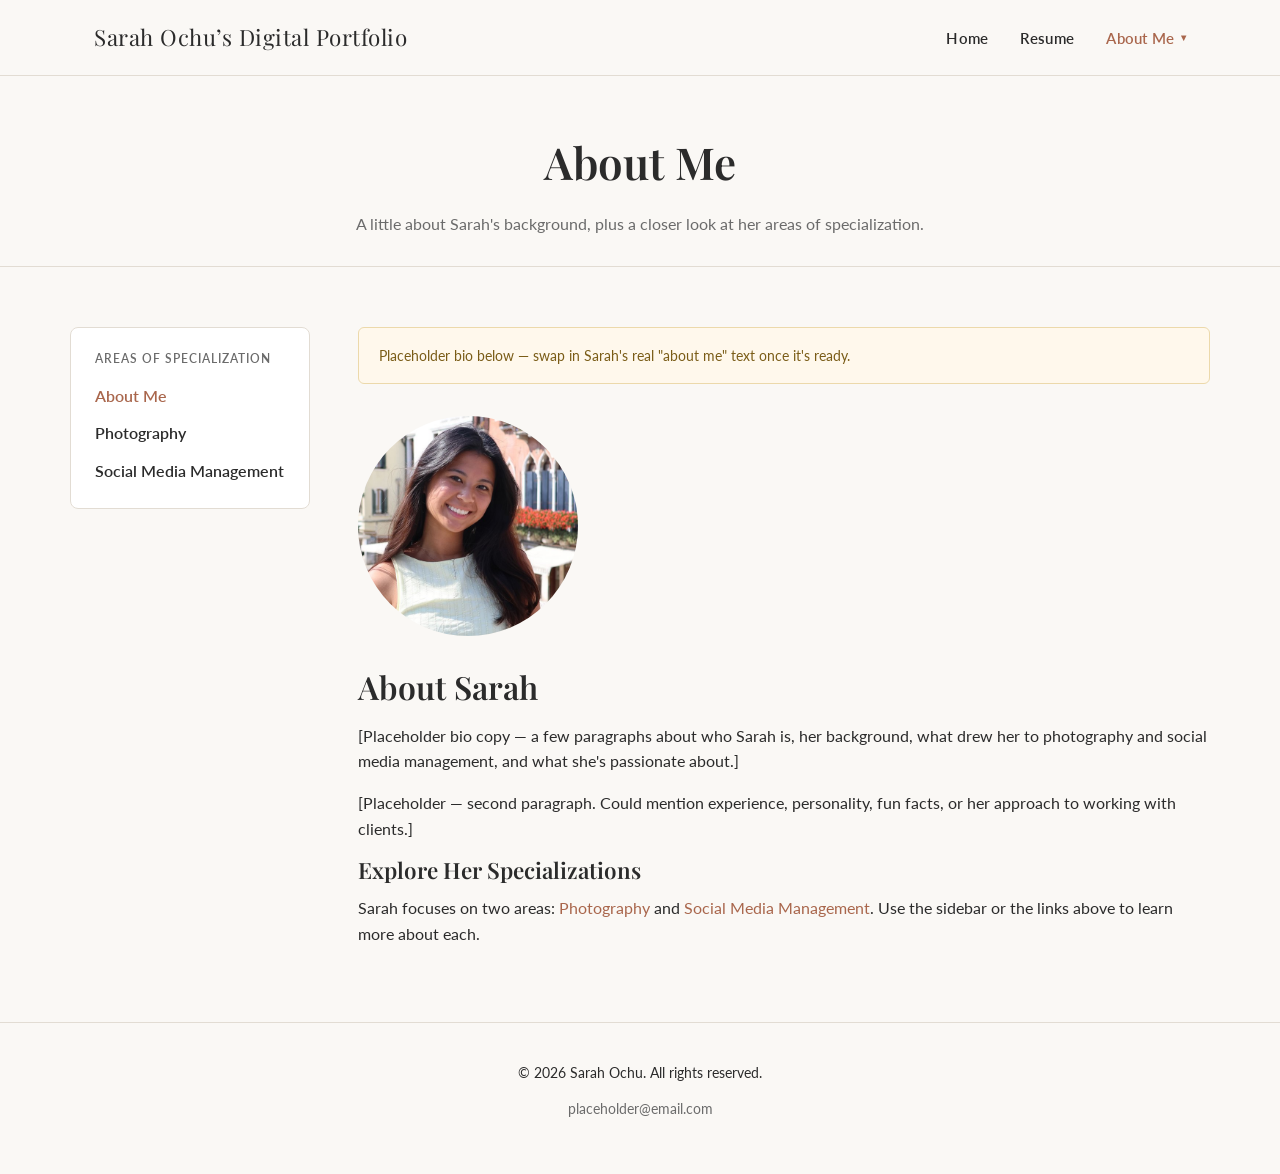
==== about.html @ 5cd1cae7 "Add social media graphic to the home page Social Media Management card Co-Authored-By: Claude Opus 5" ====
<!DOCTYPE html>
<html lang="en">
<head>
  <meta charset="UTF-8">
  <meta name="viewport" content="width=device-width, initial-scale=1.0">
  <title>About Me | Sarah Ochu</title>
  <meta name="description" content="About Sarah Ochu — background, and areas of specialization in photography and social media management.">
  <link rel="preconnect" href="https://fonts.googleapis.com">
  <link href="https://fonts.googleapis.com/css2?family=Playfair+Display:wght@600;700&family=Lato:wght@400;600;700&display=swap" rel="stylesheet">
  <link rel="stylesheet" href="css/styles.css?v=3">
</head>
<body>

  <header class="site-header">
    <div class="nav-wrap">
      <a href="index.html" class="logo">Sarah Ochu&rsquo;s Digital Portfolio</a>

      <button class="nav-toggle" aria-label="Toggle menu">
        <span></span><span></span><span></span>
      </button>

      <nav class="main-nav">
        <ul>
          <li><a href="index.html">Home</a></li>
          <li><a href="resume.html">Resume</a></li>
          <li class="dropdown">
            <a href="about.html" class="active">About Me <span class="caret">&#9662;</span></a>
            <ul class="dropdown-menu">
              <li><a href="about.html">About Me</a></li>
              <li class="has-submenu">
                <a href="#">Areas of Specialization <span class="caret">&#9656;</span></a>
                <ul class="submenu">
                  <li><a href="photography.html">Photography</a></li>
                  <li><a href="social-media-management.html">Social Media Management</a></li>
                </ul>
              </li>
            </ul>
          </li>
        </ul>
      </nav>
    </div>
  </header>

  <main>
    <section class="page-header">
      <div class="container">
        <h1>About Me</h1>
        <p>A little about Sarah's background, plus a closer look at her areas of specialization.</p>
      </div>
    </section>

    <section class="container with-sidebar">
      <aside class="sidebar-nav">
        <h4>Areas of Specialization</h4>
        <ul>
          <li><a href="about.html" class="active">About Me</a></li>
          <li><a href="photography.html">Photography</a></li>
          <li><a href="social-media-management.html">Social Media Management</a></li>
        </ul>
      </aside>

      <div class="content-area">
        <div class="placeholder-note">
          Placeholder bio below — swap in Sarah's real "about me" text once it's ready.
        </div>

        <img src="images/sarah-headshot.jpg" alt="Sarah Ochu" class="headshot" width="600" height="600">

        <h2>About Sarah</h2>
        <p>
          [Placeholder bio copy — a few paragraphs about who Sarah is, her background, what drew her to
          photography and social media management, and what she's passionate about.]
        </p>
        <p>
          [Placeholder — second paragraph. Could mention experience, personality, fun facts, or her
          approach to working with clients.]
        </p>

        <h3>Explore Her Specializations</h3>
        <p>
          Sarah focuses on two areas: <a href="photography.html">Photography</a> and
          <a href="social-media-management.html">Social Media Management</a>. Use the sidebar or the
          links above to learn more about each.
        </p>
      </div>
    </section>
  </main>

  <footer class="site-footer">
    <div class="container">
      <p>&copy; 2026 Sarah Ochu. All rights reserved.</p>
      <p><a href="mailto:placeholder@email.com">placeholder@email.com</a></p>
    </div>
  </footer>

  <script src="js/main.js"></script>
</body>
</html>
---- css/styles.css ----
/* ---------- Variables ---------- */
:root {
  --color-bg: #faf8f5;
  --color-bg-alt: #f1ece5;
  --color-text: #2b2b2b;
  --color-text-muted: #6b6b6b;
  --color-accent: #a9664c;
  --color-accent-dark: #8a4f39;
  --color-border: #e2dcd3;
  --font-heading: 'Playfair Display', Georgia, serif;
  --font-body: 'Lato', Arial, sans-serif;
  --max-width: 1140px;
  --header-height: 76px;
}

* { box-sizing: border-box; }

html { scroll-behavior: smooth; }

body {
  margin: 0;
  font-family: var(--font-body);
  color: var(--color-text);
  background: var(--color-bg);
  line-height: 1.6;
  -webkit-font-smoothing: antialiased;
}

h1, h2, h3, h4 {
  font-family: var(--font-heading);
  font-weight: 600;
  margin: 0 0 0.5em;
  line-height: 1.2;
}

h1 { font-size: 2.75rem; }
h2 { font-size: 2rem; }
h3 { font-size: 1.4rem; }

p { margin: 0 0 1em; color: var(--color-text); }

a { color: var(--color-accent); text-decoration: none; }
a:hover { color: var(--color-accent-dark); }

img { max-width: 100%; display: block; }

.container {
  max-width: var(--max-width);
  margin: 0 auto;
  padding: 0 24px;
}

/* ---------- Header / Nav ---------- */
.site-header {
  position: sticky;
  top: 0;
  z-index: 100;
  background: var(--color-bg);
  border-bottom: 1px solid var(--color-border);
  height: var(--header-height);
}

.nav-wrap {
  max-width: var(--max-width);
  margin: 0 auto;
  padding: 0 24px;
  height: var(--header-height);
  display: flex;
  align-items: center;
  justify-content: space-between;
}

.logo {
  font-family: var(--font-heading);
  font-size: 1.4rem;
  color: var(--color-text);
  letter-spacing: 0.5px;
}

.nav-toggle {
  display: none;
  flex-direction: column;
  justify-content: center;
  gap: 5px;
  width: 32px;
  height: 32px;
  background: none;
  border: none;
  cursor: pointer;
}
.nav-toggle span {
  display: block;
  height: 2px;
  background: var(--color-text);
  border-radius: 2px;
}

.main-nav ul {
  display: flex;
  align-items: center;
  list-style: none;
  margin: 0;
  padding: 0;
  gap: 2rem;
}

.main-nav > ul > li {
  position: relative;
}

.main-nav a {
  color: var(--color-text);
  font-weight: 600;
  font-size: 0.95rem;
  letter-spacing: 0.3px;
  padding: 8px 0;
  display: inline-flex;
  align-items: center;
  gap: 4px;
}

.main-nav a:hover,
.main-nav a.active {
  color: var(--color-accent);
}

.caret {
  font-size: 0.6rem;
  margin-left: 2px;
  transition: transform 0.2s ease;
}

/* Dropdown (level 1) */
.dropdown > .dropdown-menu {
  position: absolute;
  top: 100%;
  right: 0;
  background: #fff;
  border: 1px solid var(--color-border);
  border-radius: 6px;
  box-shadow: 0 10px 24px rgba(0,0,0,0.08);
  min-width: 240px;
  padding: 8px;
  opacity: 0;
  visibility: hidden;
  transform: translateY(6px);
  transition: all 0.18s ease;
}

.dropdown.open > .dropdown-menu,
.dropdown:hover > .dropdown-menu {
  opacity: 1;
  visibility: visible;
  transform: translateY(0);
}

.dropdown-menu li {
  position: relative;
}

.dropdown-menu a {
  display: flex;
  justify-content: space-between;
  padding: 10px 12px;
  border-radius: 4px;
  font-weight: 500;
  color: var(--color-text);
  white-space: nowrap;
}

.dropdown-menu a:hover {
  background: var(--color-bg-alt);
  color: var(--color-accent-dark);
}

/* Nested flyout (level 2 - sidebar style) */
.has-submenu > .submenu {
  position: absolute;
  top: -8px;
  right: 100%;
  left: auto;
  background: #fff;
  border: 1px solid var(--color-border);
  border-radius: 6px;
  box-shadow: 0 10px 24px rgba(0,0,0,0.08);
  min-width: 220px;
  padding: 8px;
  opacity: 0;
  visibility: hidden;
  transform: translateX(-6px);
  transition: all 0.18s ease;
}

.has-submenu.open > .submenu,
.has-submenu:hover > .submenu {
  opacity: 1;
  visibility: visible;
  transform: translateX(0);
}

/* ---------- Hero ---------- */
.hero {
  padding: 100px 0 90px;
  text-align: center;
}

.hero-inner { max-width: 720px; margin: 0 auto; }

.hero-split {
  display: grid;
  grid-template-columns: 1.1fr 1fr;
  gap: 3.5rem;
  align-items: center;
  text-align: left;
}

.hero-split .hero-text { max-width: 520px; }

.hero-photo {
  width: 100%;
  max-width: 360px;
  justify-self: center;
  height: auto;
  aspect-ratio: 4 / 5;
  object-fit: cover;
  border-radius: 6px;
  box-shadow: 0 18px 40px rgba(0, 0, 0, 0.12);
}

.headshot {
  width: 220px;
  height: 220px;
  border-radius: 50%;
  object-fit: cover;
  margin-bottom: 2rem;
}

.hero .eyebrow {
  text-transform: uppercase;
  letter-spacing: 2px;
  color: var(--color-accent);
  font-weight: 700;
  font-size: 0.8rem;
  margin-bottom: 1rem;
  display: block;
}

.hero p.lead {
  font-size: 1.15rem;
  color: var(--color-text-muted);
  margin-bottom: 2rem;
}

.btn {
  display: inline-block;
  padding: 12px 28px;
  border-radius: 4px;
  font-weight: 700;
  font-size: 0.9rem;
  letter-spacing: 0.4px;
  border: 2px solid var(--color-accent);
  transition: all 0.18s ease;
}

.btn-primary {
  background: var(--color-accent);
  color: #fff;
}
.btn-primary:hover {
  background: var(--color-accent-dark);
  border-color: var(--color-accent-dark);
  color: #fff;
}

.btn-outline {
  background: transparent;
  color: var(--color-accent);
}
.btn-outline:hover {
  background: var(--color-accent);
  color: #fff;
}

.btn-row { display: flex; gap: 1rem; justify-content: center; flex-wrap: wrap; }

/* Placeholder image blocks (swap for real photos later) */
.placeholder-img {
  background: linear-gradient(135deg, var(--color-bg-alt), var(--color-border));
  border: 1px dashed #c8bfb2;
  color: var(--color-text-muted);
  display: flex;
  align-items: center;
  justify-content: center;
  font-size: 0.85rem;
  text-align: center;
  border-radius: 6px;
}

.hero-image.placeholder-img {
  max-width: 900px;
  margin: 0 auto;
  height: 420px;
}

/* ---------- Sections ---------- */
.section {
  padding: 70px 0;
}

.section-alt {
  background: var(--color-bg-alt);
}

.section-header {
  text-align: center;
  max-width: 640px;
  margin: 0 auto 3rem;
}

.section-header p { color: var(--color-text-muted); }

/* Specialization cards (Home preview) */
.cards-grid {
  display: grid;
  grid-template-columns: repeat(2, 1fr);
  gap: 2rem;
}

.card {
  background: #fff;
  border: 1px solid var(--color-border);
  border-radius: 8px;
  overflow: hidden;
  transition: transform 0.18s ease, box-shadow 0.18s ease;
}

.card:hover {
  transform: translateY(-4px);
  box-shadow: 0 16px 32px rgba(0,0,0,0.08);
}

.card .placeholder-img { height: 300px; border-radius: 0; }

.card-img {
  display: block;
  width: 100%;
  height: 300px;
  object-fit: cover;
  object-position: center 30%;
}

.card-img--contain {
  object-fit: contain;
  background: #fdfbf6;
}

.card-body { padding: 1.5rem; }

.card-body h3 { margin-bottom: 0.4rem; }

.card-body a.card-link {
  font-weight: 700;
  font-size: 0.85rem;
  text-transform: uppercase;
  letter-spacing: 0.5px;
}

/* Photo grid (gallery pages) */
.photo-grid {
  display: grid;
  grid-template-columns: repeat(3, 1fr);
  gap: 1.25rem;
}

.photo-grid .placeholder-img { height: 240px; }

/* ---------- Page layout with sidebar (About section) ---------- */
.page-header {
  padding: 60px 0 30px;
  text-align: center;
  border-bottom: 1px solid var(--color-border);
}

.page-header p { color: var(--color-text-muted); max-width: 600px; margin: 0.5rem auto 0; }

.with-sidebar {
  display: grid;
  grid-template-columns: 240px 1fr;
  gap: 3rem;
  padding: 60px 0;
  align-items: start;
}

.sidebar-nav {
  border: 1px solid var(--color-border);
  border-radius: 8px;
  padding: 1.5rem;
  background: #fff;
  position: sticky;
  top: calc(var(--header-height) + 24px);
}

.sidebar-nav h4 {
  text-transform: uppercase;
  font-size: 0.75rem;
  letter-spacing: 1px;
  color: var(--color-text-muted);
  font-family: var(--font-body);
  margin-bottom: 1rem;
}

.sidebar-nav ul {
  list-style: none;
  margin: 0;
  padding: 0;
  display: flex;
  flex-direction: column;
  gap: 0.75rem;
}

.sidebar-nav a {
  color: var(--color-text);
  font-weight: 600;
}

.sidebar-nav a.active,
.sidebar-nav a:hover {
  color: var(--color-accent);
}

.content-area .placeholder-note {
  background: #fff8ec;
  border: 1px solid #ecd9ab;
  color: #7a5c17;
  padding: 1rem 1.25rem;
  border-radius: 6px;
  font-size: 0.9rem;
  margin-bottom: 2rem;
}

/* ---------- Resume page ---------- */
.resume-section { margin-bottom: 2.5rem; }
.resume-section h3 {
  border-bottom: 2px solid var(--color-accent);
  display: inline-block;
  padding-bottom: 4px;
  margin-bottom: 1rem;
}
.resume-entry { margin-bottom: 1.25rem; }
.resume-entry .meta {
  color: var(--color-text-muted);
  font-size: 0.85rem;
  font-style: italic;
}
.resume-entry ul { list-style: disc; padding-left: 1.25rem; margin: 0.4rem 0 0; }
.resume-entry li { margin-bottom: 0.3rem; }
.resume-section > p { margin-bottom: 0.5rem; }

/* ---------- Footer ---------- */
.site-footer {
  border-top: 1px solid var(--color-border);
  padding: 2.5rem 0;
  text-align: center;
  color: var(--color-text-muted);
  font-size: 0.85rem;
}

.site-footer a { color: var(--color-text-muted); }
.site-footer a:hover { color: var(--color-accent); }

/* ---------- Responsive ---------- */
@media (max-width: 860px) {
  .cards-grid { grid-template-columns: 1fr; }
  .photo-grid { grid-template-columns: repeat(2, 1fr); }
  .with-sidebar { grid-template-columns: 1fr; }
  .sidebar-nav { position: static; }
}

@media (max-width: 720px) {
  .nav-toggle { display: flex; }
  .logo { font-size: 1.1rem; }

  .main-nav {
    position: fixed;
    top: var(--header-height);
    left: 0;
    right: 0;
    bottom: 0;
    background: var(--color-bg);
    transform: translateX(100%);
    transition: transform 0.2s ease;
    overflow-y: auto;
    padding: 1.5rem;
  }

  .main-nav.open { transform: translateX(0); }

  .main-nav ul {
    flex-direction: column;
    align-items: flex-start;
    width: 100%;
    gap: 0.25rem;
  }

  .main-nav > ul > li { width: 100%; }

  .dropdown > .dropdown-menu,
  .has-submenu > .submenu {
    position: static;
    opacity: 1;
    visibility: visible;
    transform: none;
    box-shadow: none;
    border: none;
    display: none;
    width: 100%;
    margin-left: 1rem;
  }

  .dropdown.open > .dropdown-menu,
  .has-submenu.open > .submenu {
    display: block;
  }

  h1 { font-size: 2.1rem; }
  .hero { padding: 60px 0; }
  .hero-split { grid-template-columns: 1fr; gap: 2rem; text-align: center; }
  .hero-split .hero-text { max-width: none; }
  .hero-photo { max-width: 300px; margin: 0 auto; }
  .photo-grid { grid-template-columns: 1fr; }
}
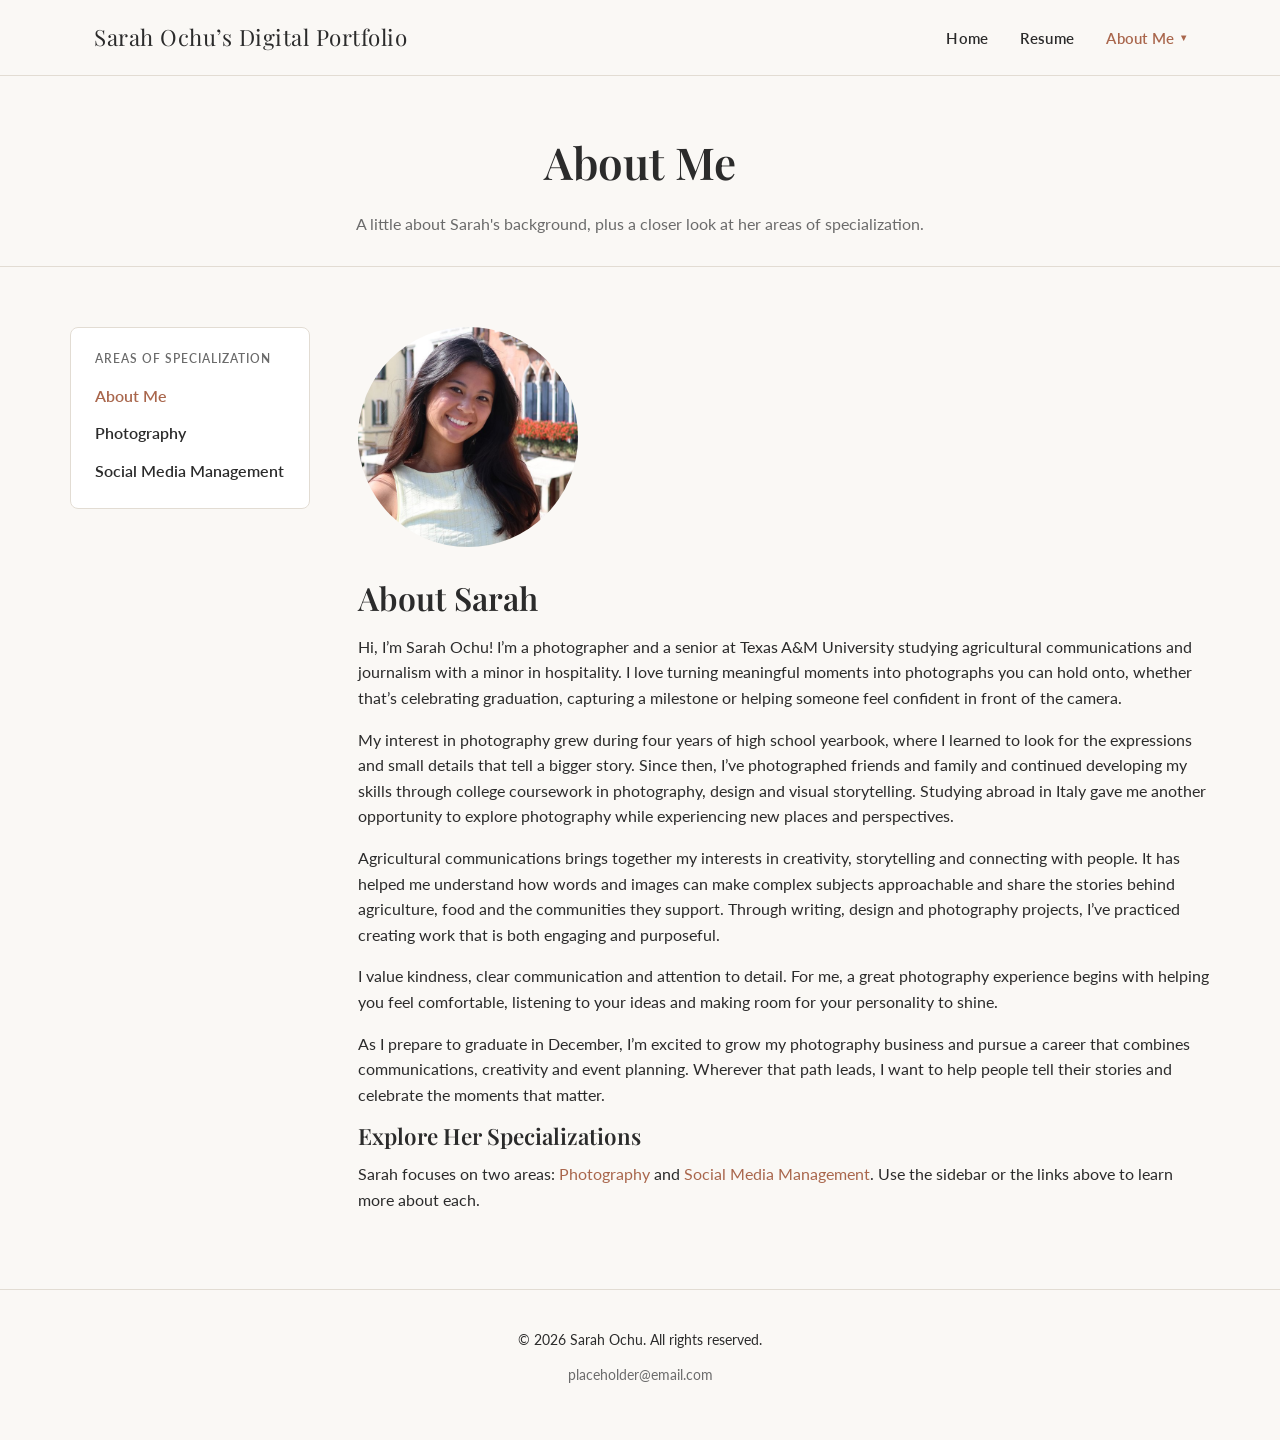
==== commit 516f397e: "Add Sarah's About Me bio Co-Authored-By: Claude Opus 5.5 <noreply@anthropic.com>" ====
--- a/about.html
+++ b/about.html
@@ -7,7 +7,7 @@
   <meta name="description" content="About Sarah Ochu — background, and areas of specialization in photography and social media management.">
   <link rel="preconnect" href="https://fonts.googleapis.com">
   <link href="https://fonts.googleapis.com/css2?family=Playfair+Display:wght@600;700&family=Lato:wght@400;600;700&display=swap" rel="stylesheet">
-  <link rel="stylesheet" href="css/styles.css?v=3">
+  <link rel="stylesheet" href="css/styles.css?v=4">
 </head>
 <body>
 
@@ -60,20 +60,37 @@
       </aside>
 
       <div class="content-area">
-        <div class="placeholder-note">
-          Placeholder bio below — swap in Sarah's real "about me" text once it's ready.
-        </div>
-
         <img src="images/sarah-headshot.jpg" alt="Sarah Ochu" class="headshot" width="600" height="600">
 
         <h2>About Sarah</h2>
         <p>
-          [Placeholder bio copy — a few paragraphs about who Sarah is, her background, what drew her to
-          photography and social media management, and what she's passionate about.]
+          Hi, I&rsquo;m Sarah Ochu! I&rsquo;m a photographer and a senior at Texas A&amp;M University studying
+          agricultural communications and journalism with a minor in hospitality. I love turning meaningful
+          moments into photographs you can hold onto, whether that&rsquo;s celebrating graduation, capturing a
+          milestone or helping someone feel confident in front of the camera.
         </p>
         <p>
-          [Placeholder — second paragraph. Could mention experience, personality, fun facts, or her
-          approach to working with clients.]
+          My interest in photography grew during four years of high school yearbook, where I learned to look
+          for the expressions and small details that tell a bigger story. Since then, I&rsquo;ve photographed
+          friends and family and continued developing my skills through college coursework in photography,
+          design and visual storytelling. Studying abroad in Italy gave me another opportunity to explore
+          photography while experiencing new places and perspectives.
+        </p>
+        <p>
+          Agricultural communications brings together my interests in creativity, storytelling and connecting
+          with people. It has helped me understand how words and images can make complex subjects approachable
+          and share the stories behind agriculture, food and the communities they support. Through writing,
+          design and photography projects, I&rsquo;ve practiced creating work that is both engaging and purposeful.
+        </p>
+        <p>
+          I value kindness, clear communication and attention to detail. For me, a great photography experience
+          begins with helping you feel comfortable, listening to your ideas and making room for your personality
+          to shine.
+        </p>
+        <p>
+          As I prepare to graduate in December, I&rsquo;m excited to grow my photography business and pursue a
+          career that combines communications, creativity and event planning. Wherever that path leads, I want
+          to help people tell their stories and celebrate the moments that matter.
         </p>
 
         <h3>Explore Her Specializations</h3>
--- a/css/styles.css
+++ b/css/styles.css
@@ -349,10 +349,8 @@
   object-position: center 30%;
 }
 
-.card-img--contain {
-  object-fit: contain;
-  background: #fdfbf6;
-}
+/* Wide graphic padded on both sides; centered so the subject is never cropped */
+.card-img--wide { object-position: center; }
 
 .card-body { padding: 1.5rem; }
 
@@ -479,6 +477,7 @@
 @media (max-width: 720px) {
   .nav-toggle { display: flex; }
   .logo { font-size: 1.1rem; }
+  .card-img--wide { height: auto; aspect-ratio: 1012 / 675; object-fit: cover; }
 
   .main-nav {
     position: fixed;
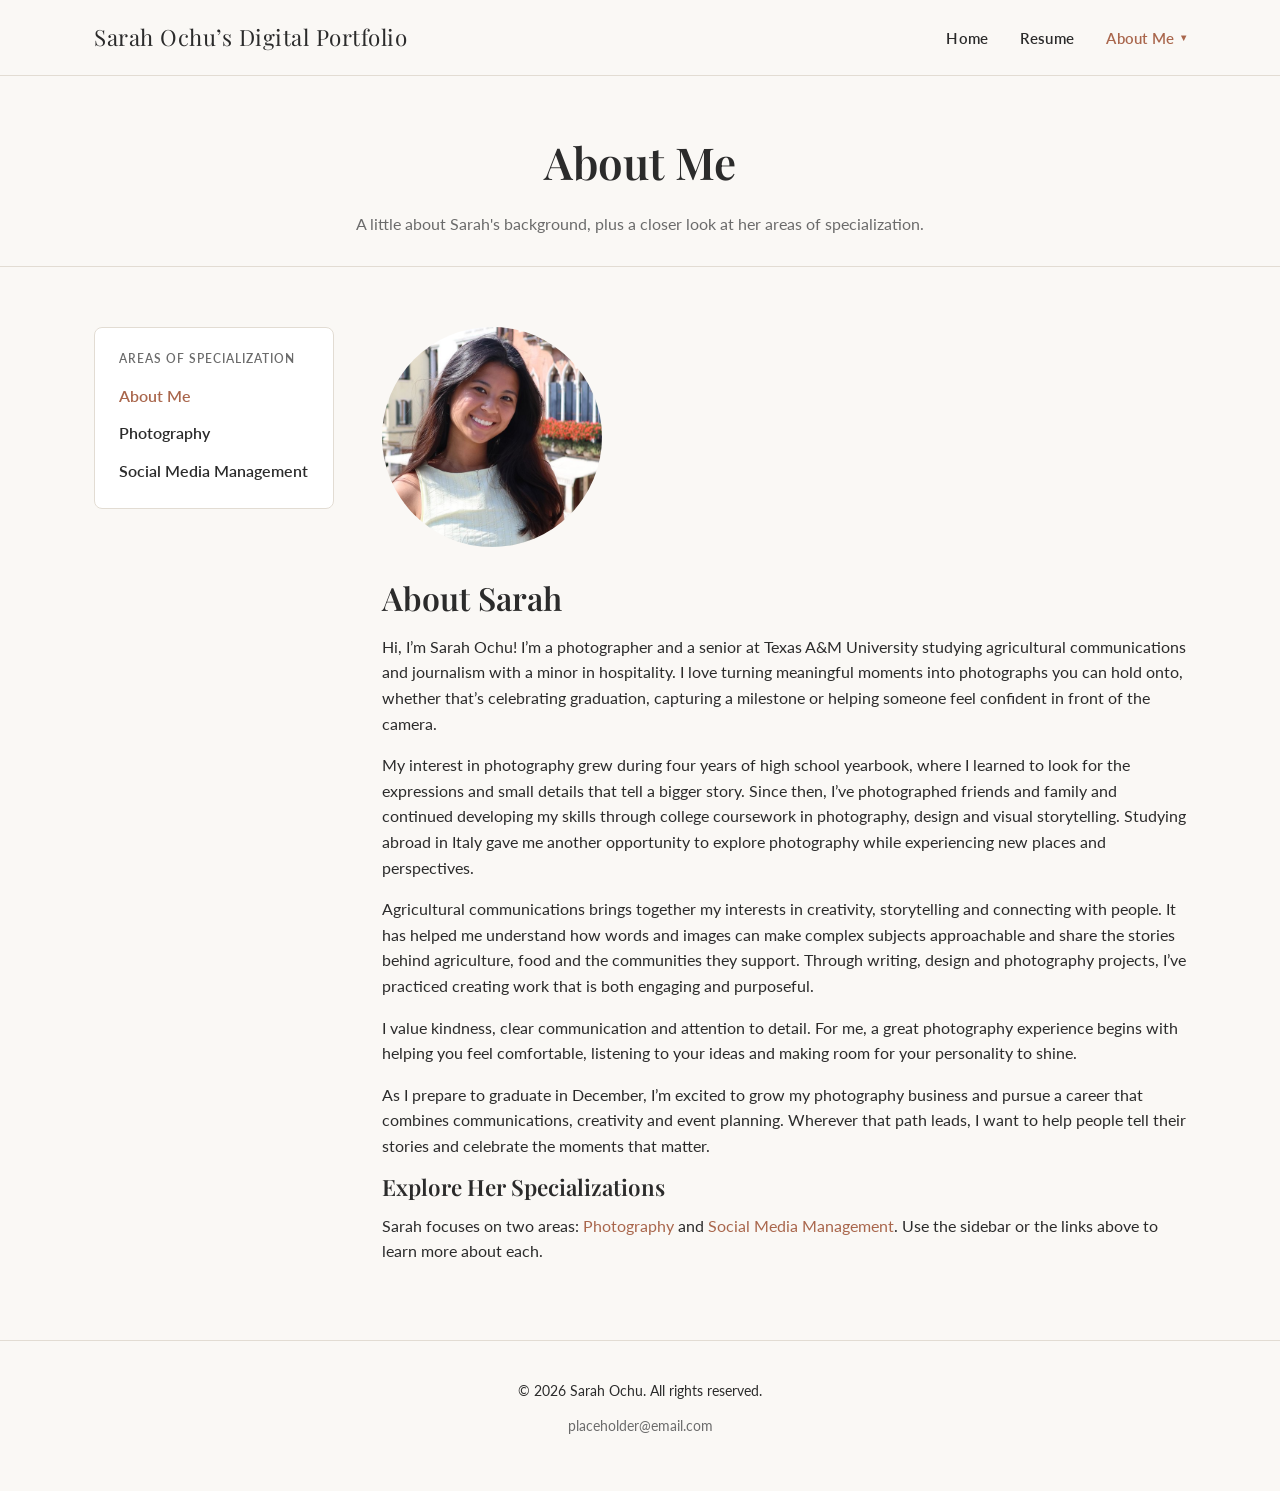
==== commit de1ca2f9: "Keep side margins on About-style sidebar pages at narrower widths Co-Authored-By: Claude Opus 5.5 <n" ====
--- a/about.html
+++ b/about.html
@@ -7,7 +7,7 @@
   <meta name="description" content="About Sarah Ochu — background, and areas of specialization in photography and social media management.">
   <link rel="preconnect" href="https://fonts.googleapis.com">
   <link href="https://fonts.googleapis.com/css2?family=Playfair+Display:wght@600;700&family=Lato:wght@400;600;700&display=swap" rel="stylesheet">
-  <link rel="stylesheet" href="css/styles.css?v=4">
+  <link rel="stylesheet" href="css/styles.css?v=5">
 </head>
 <body>
 
--- a/css/styles.css
+++ b/css/styles.css
@@ -385,7 +385,8 @@
   display: grid;
   grid-template-columns: 240px 1fr;
   gap: 3rem;
-  padding: 60px 0;
+  padding-top: 60px;
+  padding-bottom: 60px;
   align-items: start;
 }
 
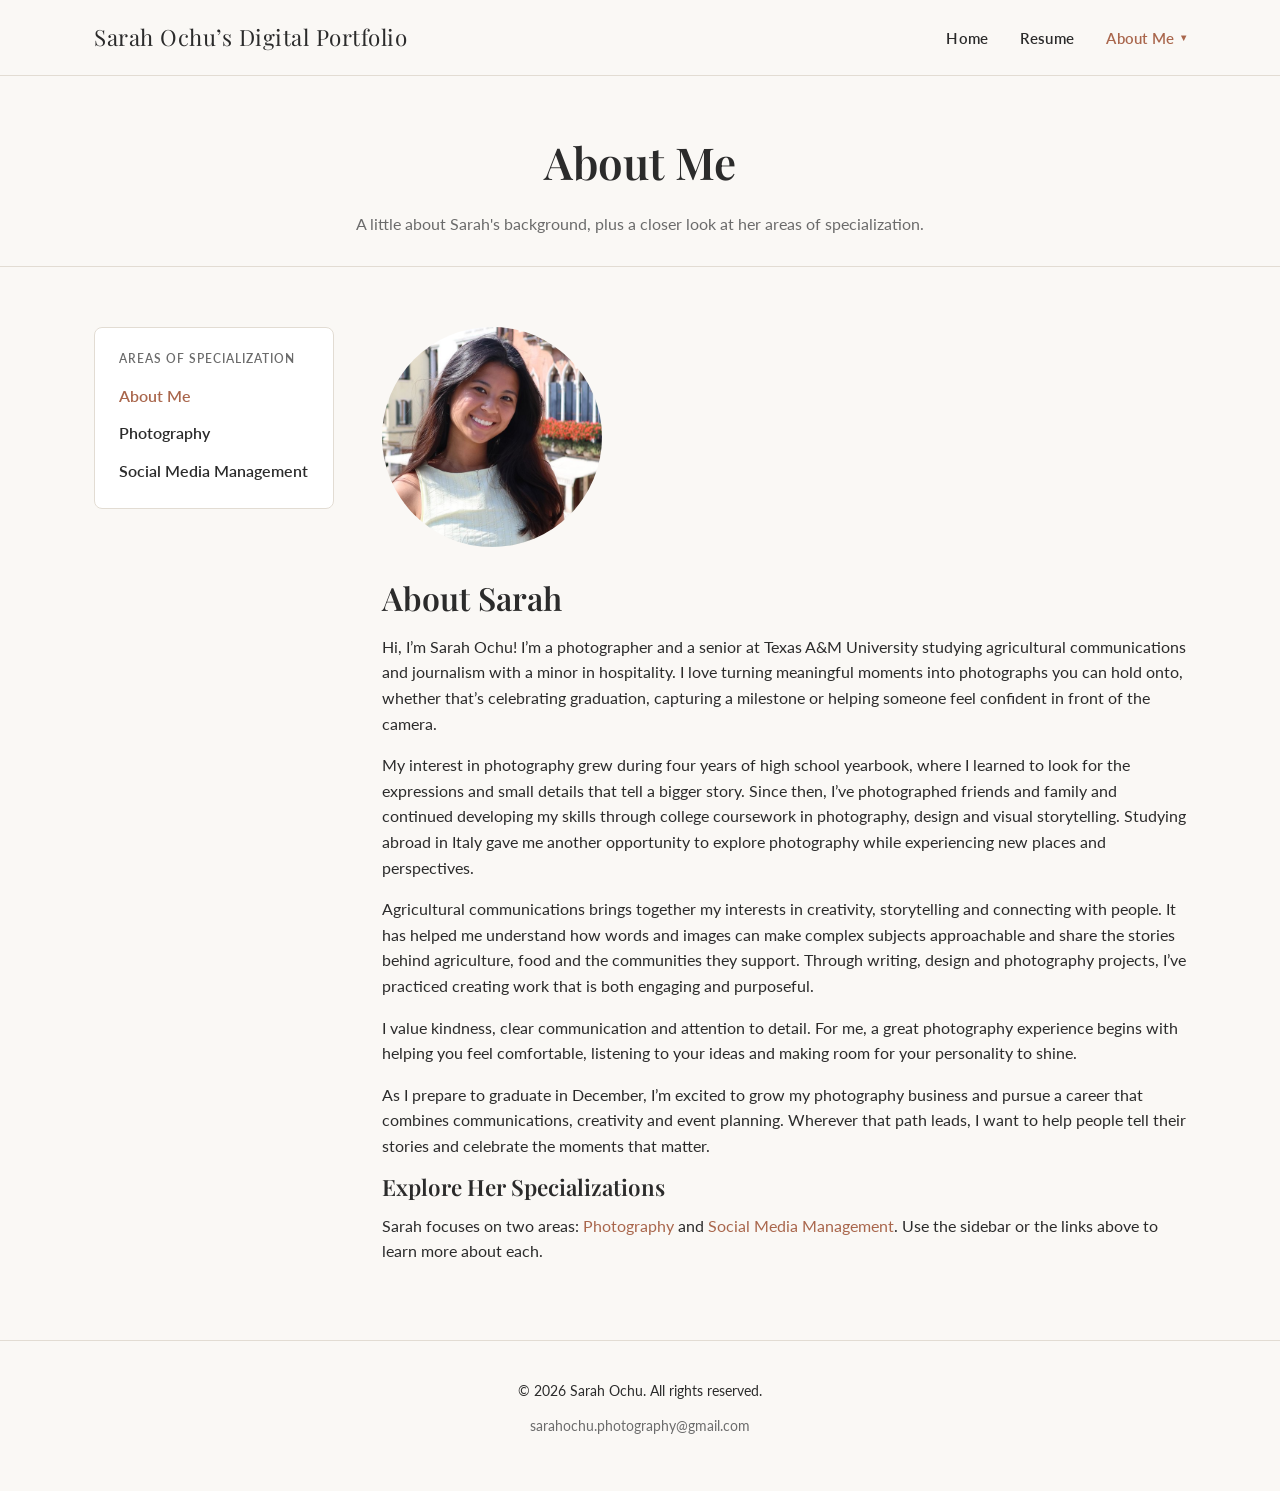
==== commit 7d8fa25b: "Add Sarah's contact email to the site footer Co-Authored-By: Claude Opus 5.5 <noreply@anthropic.com>" ====
--- a/about.html
+++ b/about.html
@@ -4,10 +4,10 @@
   <meta charset="UTF-8">
   <meta name="viewport" content="width=device-width, initial-scale=1.0">
   <title>About Me | Sarah Ochu</title>
-  <meta name="description" content="About Sarah Ochu — background, and areas of specialization in photography and social media management.">
+  <meta name="description" content="About Sarah Ochu — background and areas of specialization in photography and social media management.">
   <link rel="preconnect" href="https://fonts.googleapis.com">
   <link href="https://fonts.googleapis.com/css2?family=Playfair+Display:wght@600;700&family=Lato:wght@400;600;700&display=swap" rel="stylesheet">
-  <link rel="stylesheet" href="css/styles.css?v=5">
+  <link rel="stylesheet" href="css/styles.css?v=7">
 </head>
 <body>
 
@@ -106,10 +106,10 @@
   <footer class="site-footer">
     <div class="container">
       <p>&copy; 2026 Sarah Ochu. All rights reserved.</p>
-      <p><a href="mailto:placeholder@email.com">placeholder@email.com</a></p>
+      <p><a href="mailto:sarahochu.photography@gmail.com">sarahochu.photography@gmail.com</a></p>
     </div>
   </footer>
 
-  <script src="js/main.js"></script>
+  <script src="js/main.js?v=2"></script>
 </body>
 </html>
--- a/css/styles.css
+++ b/css/styles.css
@@ -372,6 +372,98 @@
 
 .photo-grid .placeholder-img { height: 240px; }
 
+.gallery-intro { margin-bottom: 2rem; }
+
+/* Portfolio grid: 4 across on desktop, 2 across on tablets and phones */
+.gallery-grid { grid-template-columns: repeat(4, 1fr); gap: 1rem; }
+
+.gallery-item {
+  display: block;
+  overflow: hidden;
+  border-radius: 6px;
+  aspect-ratio: 2 / 3;
+  background: var(--color-bg-alt);
+}
+
+.gallery-item img {
+  width: 100%;
+  height: 100%;
+  object-fit: cover;
+  transition: transform 0.3s ease;
+}
+
+.gallery-item:hover img { transform: scale(1.04); }
+
+/* ---------- Social media: featured account cards ---------- */
+.account-card {
+  display: flex;
+  gap: 1.25rem;
+  align-items: flex-start;
+  background: #fff;
+  border: 1px solid var(--color-border);
+  border-radius: 8px;
+  padding: 1.5rem;
+  margin-bottom: 1.25rem;
+}
+
+.account-icon {
+  flex: 0 0 auto;
+  width: 52px;
+  height: 52px;
+  border-radius: 12px;
+  background: var(--color-bg-alt);
+  color: var(--color-accent);
+  display: flex;
+  align-items: center;
+  justify-content: center;
+}
+
+.account-body h4 { margin-bottom: 0.2rem; }
+
+.account-handle {
+  color: var(--color-text-muted);
+  font-size: 0.9rem;
+  margin-bottom: 0.75rem;
+}
+
+/* ---------- Lightbox ---------- */
+.lightbox {
+  position: fixed;
+  inset: 0;
+  z-index: 1000;
+  background: rgba(20, 16, 12, 0.92);
+  display: none;
+  align-items: center;
+  justify-content: center;
+  padding: 2rem 4rem;
+}
+
+.lightbox.open { display: flex; }
+
+.lightbox img {
+  max-width: 100%;
+  max-height: 100%;
+  border-radius: 4px;
+  box-shadow: 0 20px 50px rgba(0, 0, 0, 0.4);
+}
+
+.lightbox button {
+  position: absolute;
+  background: none;
+  border: none;
+  color: #fff;
+  font-size: 2.5rem;
+  line-height: 1;
+  cursor: pointer;
+  padding: 0.5rem 0.75rem;
+  opacity: 0.8;
+}
+
+.lightbox button:hover { opacity: 1; }
+.lightbox .lb-close { top: 1rem; right: 1rem; }
+.lightbox .lb-prev { left: 0.5rem; top: 50%; transform: translateY(-50%); }
+.lightbox .lb-next { right: 0.5rem; top: 50%; transform: translateY(-50%); }
+
 /* ---------- Page layout with sidebar (About section) ---------- */
 .page-header {
   padding: 60px 0 30px;
@@ -471,6 +563,7 @@
 @media (max-width: 860px) {
   .cards-grid { grid-template-columns: 1fr; }
   .photo-grid { grid-template-columns: repeat(2, 1fr); }
+  .gallery-grid { grid-template-columns: repeat(2, 1fr); }
   .with-sidebar { grid-template-columns: 1fr; }
   .sidebar-nav { position: static; }
 }
@@ -528,4 +621,6 @@
   .hero-split .hero-text { max-width: none; }
   .hero-photo { max-width: 300px; margin: 0 auto; }
   .photo-grid { grid-template-columns: 1fr; }
-}
+  .gallery-grid { grid-template-columns: repeat(2, 1fr); gap: 0.6rem; }
+  .lightbox { padding: 3.5rem 0.5rem; }
+}
